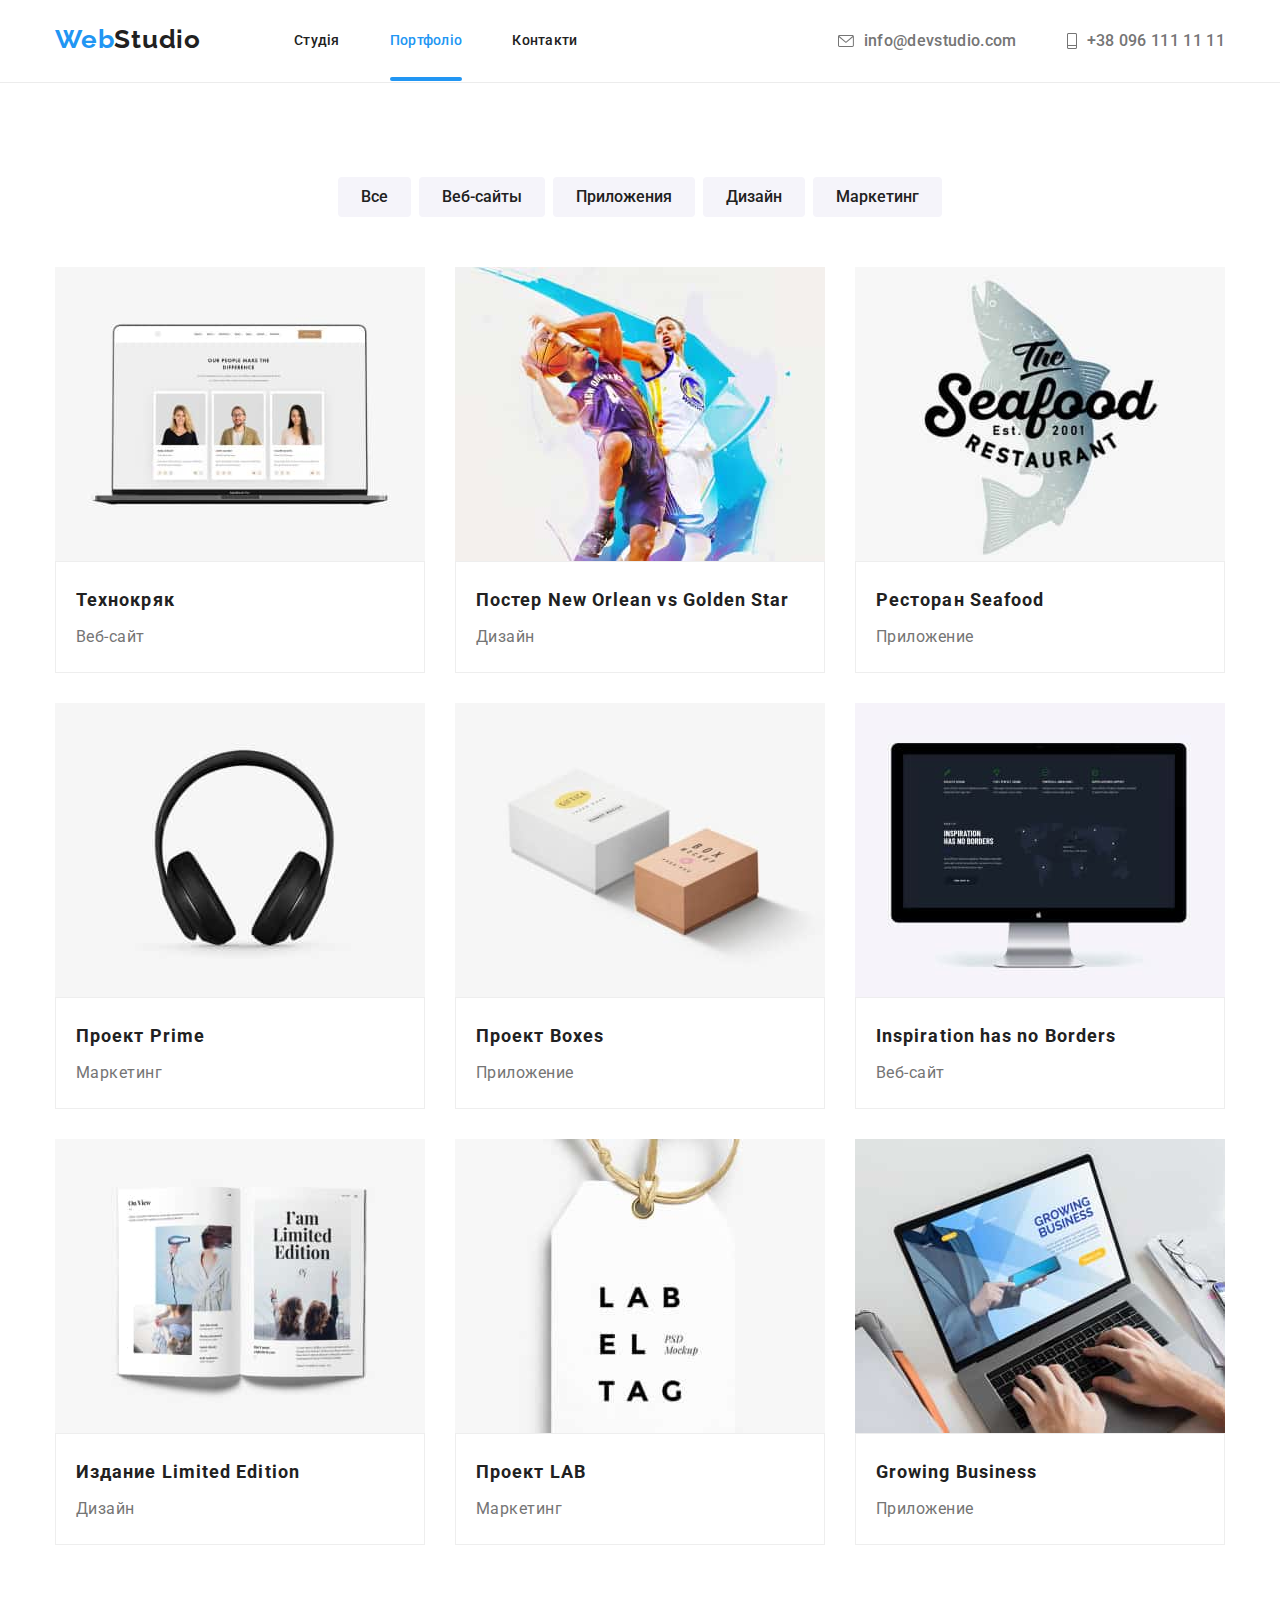
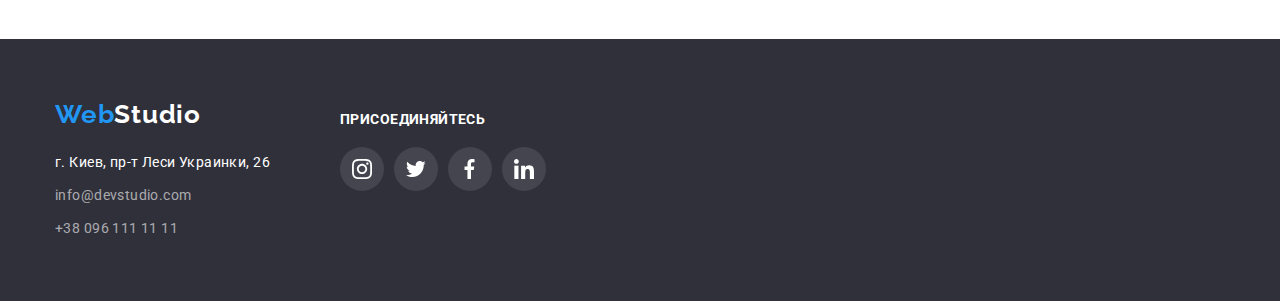
==== portfolio.html @ 181a66f5 "did changes" ====
<!DOCTYPE html>
<html lang="ru">
  <head>
    <meta charset="UTF-8" />
    <meta http-equiv="X-UA-Compatible" content="IE=edge" />
    <meta name="viewport" content="width=device-width, initial-scale=1.0" />
    <title>WebStudio</title>
    <link
      href="https://fonts.googleapis.com/css2?family=Mukta:wght@600&family=Raleway:wght@700&family=Roboto:wght@400;500;700;900&display=swap"
      rel="stylesheet"
    />
    <link
      rel="stylesheet"
      href="https://cdnjs.cloudflare.com/ajax/libs/modern-normalize/0.6.0/modern-normalize.min.css"
    />
    <link rel="stylesheet" href="./css/style.css" />
  </head>
  <body>
    <header class="page-header">
      <div class="container nav-container">
        <nav class="head-nav">
          <a class="logo link" href="./index.html"
            >Web<span class="logo-accent">Studio</span></a
          >
          <ul class="site-nav">
            <li>
              <a href="./index.html" class="link">Студія</a>
            </li>
            <li>
              <a href="./portfolio.html" class="current">Портфоліо</a>
            </li>
            <li>
              <a href="#" class="link">Контакти</a>
            </li>
          </ul>
        </nav>
        <ul class="contacts">
          <li>
            <a href="mailto:info@devstudio.com" class="mail">
              <svg class="mail-icon" width="16px" height="12px">
                <use href="./images/icons.svg#mail-icon"></use>
              </svg>
              info@devstudio.com</a
            >
          </li>
          <li>
            <a href="tel:+380961111111" class="tel">
              <svg class="phone-icon" width="10px" height="16px">
                <use href="./images/icons.svg#phone-icon"></use>
              </svg>
              +38 096 111 11 11</a
            >
          </li>
        </ul>
      </div>
    </header>
    <main>
      <h1 class="visually-hidden">Наши работы</h1>
      <section class="section">
        <div class="container">
          <h2 class="visually-hidden">Фильтр</h2>
          <ul class="buttons">
            <li>
              <button type="button" class="button secondary">Все</button>
            </li>
            <li>
              <button type="button" class="button secondary">Веб-сайты</button>
            </li>
            <li>
              <button type="button" class="button secondary">Приложения</button>
            </li>
            <li>
              <button type="button" class="button secondary">Дизайн</button>
            </li>
            <li>
              <button type="button" class="button secondary">Маркетинг</button>
            </li>
          </ul>
        </div>
        <div class="container">
          <h2 class="visually-hidden">Список карточек</h2>

          <ul class="cards">
            <li class="portfolio-item">
              <div class="portfolio-img"> 
                <img class="img-mo-gap" src="images/tekhno.jpg"
                width="370"
                height="294"
                alt="Фото сайта"
              />
              <div class="overlay">
                        <p class="text-overlay">Ресурс предлагает комплексные предложения с разным уровнем функционала и сервисов. Все это позволит посетителю получить исчерпывающие сведения о компании или частном лице.</p>
                    </div>
              </div> 
              <div class="bordercart">
                <h3 class="cart-title">Технокряк</h3>
                <p class="cart-text">Веб-сайт</p>
              </div>
            </li>

            <li class="portfolio-item">
              <div class="portfolio-img"> 
              <img
                src="images/poster.jpg"
                width="370"
                height="294"
                alt="Фото постера"
              />
              <div class="overlay">
                        <p class="text-overlay">Ресурс предлагает комплексные предложения с разным уровнем функционала и сервисов. Все это позволит посетителю получить исчерпывающие сведения о компании или частном лице.</p>
                    </div>
              </div> 
              <div class="bordercart">
                <h3 class="cart-title">Постер New Orlean vs Golden Star</h3>
                <p class="cart-text">Дизайн</p>
              </div>
            </li>
            
            <li class="portfolio-item">
              <div class="portfolio-img"> 
              <img
                src="images/seafood.jpg"
                width="370"
                height="294"
                alt="Фото приложения для ресторана"
              />
              <div class="overlay">
                        <p class="text-overlay">Ресурс предлагает комплексные предложения с разным уровнем функционала и сервисов. Все это позволит посетителю получить исчерпывающие сведения о компании или частном лице.</p>
              </div>
              </div>  
              <div class="bordercart">
                <h3 class="cart-title">Ресторан Seafood</h3>
                <p class="cart-text">Приложение</p>
              </div>
            </li>

            <li class="portfolio-item">
              <div class="portfolio-img">  
              <img
                src="images/prime.jpg"
                width="370"
                height="294"
                alt="Фото наушников"
              />
               <div class="overlay">
                        <p class="text-overlay">Ресурс предлагает комплексные предложения с разным уровнем функционала и сервисов. Все это позволит посетителю получить исчерпывающие сведения о компании или частном лице.</p>
              </div>
              </div>  
              <div class="bordercart">
                <h3 class="cart-title">Проект Prime</h3>
                <p class="cart-text">Маркетинг</p>
              </div>
            </li>

            <li class="portfolio-item">
              <div class="portfolio-img">  
              <img
                src="images/box.jpg"
                width="370"
                height="294"
                alt="Фото дизайна коробок"
              />
              <div class="overlay">
                        <p class="text-overlay">Ресурс предлагает комплексные предложения с разным уровнем функционала и сервисов. Все это позволит посетителю получить исчерпывающие сведения о компании или частном лице.</p>
              </div>
              </div>
              <div class="bordercart">
                <h3 class="cart-title">Проект Boxes</h3>
                <p class="cart-text">Приложение</p>
              </div>
            </li>

            <li class="portfolio-item">
              <div class="portfolio-img">  
              <img
                src="images/inspir.jpg"
                width="370"
                height="294"
                alt="Фото монитора"
              />
              <div class="overlay">
                        <p class="text-overlay">Ресурс предлагает комплексные предложения с разным уровнем функционала и сервисов. Все это позволит посетителю получить исчерпывающие сведения о компании или частном лице.</p>
              </div>
              </div>
              <div class="bordercart">
                <h3 class="cart-title">Inspiration has no Borders</h3>
                <p class="cart-text">Веб-сайт</p>
              </div>
            </li>

            <li class="portfolio-item">
              <div class="portfolio-img"> 
              <img
                src="images/la.jpg"
                width="370"
                height="294"
                alt="Фото книги"
              />
              <div class="overlay">
                        <p class="text-overlay">Ресурс предлагает комплексные предложения с разным уровнем функционала и сервисов. Все это позволит посетителю получить исчерпывающие сведения о компании или частном лице.</p>
              </div>
              </div>
              <div class="bordercart">
                <h3 class="cart-title">Издание Limited Edition</h3>
                <p class="cart-text">Дизайн</p>
              </div>
            </li>

            <li class="portfolio-item">
              <div class="portfolio-img"> 
              <img
                src="images/lab.jpg"
                width="370"
                height="294"
                alt="Фото бирки"
              />
              <div class="overlay">
                        <p class="text-overlay">Ресурс предлагает комплексные предложения с разным уровнем функционала и сервисов. Все это позволит посетителю получить исчерпывающие сведения о компании или частном лице.</p>
              </div>
              </div>
              <div class="bordercart">
                <h3 class="cart-title">Проект LAB</h3>
                <p class="cart-text">Маркетинг</p>
              </div>
            </li>

            <li class="portfolio-item">
              <div class="portfolio-img"> 
              <img
                src="images/growwing.jpg"
                width="370"
                height="294"
                alt="Фото ноутбука"
              />
              <div class="overlay">
                        <p class="text-overlay">Ресурс предлагает комплексные предложения с разным уровнем функционала и сервисов. Все это позволит посетителю получить исчерпывающие сведения о компании или частном лице.</p>
              </div>
              </div>
              <div class="bordercart">
                <h3 class="cart-title">Growing Business</h3>
                <p class="cart-text">Приложение</p>
              </div>
            </li>
          </ul>
        </div>
      </section>
    </main>
 <footer class="footer">
        <div class="container footer-container">
      <div class="footer-contacts">
        <a class="logo-link" href="./index.html"
          >Web<span class="logo-accent">Studio</span></a
        >
        <address class="address">
          <p>г. Киев, пр-т Леси Украинки, 26</p>
          <ul class="contacts-footer">
            <li>
              <a href="mailto:info@devstudio.com" class="mail-footer"
                >info@devstudio.com</a
              >
            </li>
            <li>
              <a href="tel:+380961111111" class="tel-footer">+38 096 111 11 11</a>
            </li>
          </ul>
        </address>
      </div>
      <div class="footer-social">
                <h2 class="footer-title">Присоединяйтесь</h2>
            <ul class="footer-links">
                <li class="footer-social-list"><a href="#" class="footer-social-link">
                    <svg class="footer-social-icon" width=20px height=20px>
                    <use href="./images/icons.svg#instagram"></use>
                </svg>
                    </a>
            </li>
                <li class="footer-social-list"><a href="#" class="footer-social-link"><svg class="footer-social-icon" width=20px height=20px>
                    <use href="./images/icons.svg#twitter"></use>
                </svg></a>
              </li>
                <li class="footer-social-list"><a href="#" class="footer-social-link"><svg class="footer-social-icon"width=20px height=20px>
                    <use href="./images/icons.svg#facebook"></use>
                </svg></a>
              </li>
                <li class="footer-social-list"><a href="#" class="footer-social-link"><svg class="footer-social-icon" width=20px height=20px>
                    <use href="./images/icons.svg#linkedin" ></use>
                </svg></a>
              </li>
            </ul>
         </div>
        </div>
       </div> 
    </footer>
     <script src="./js/modal.js"></script>
  </body>
</html>
---- css/style.css ----
:root {
  --primary-text-color: rgba(117, 117, 117, 1);
  --title-text-color: #212121;
  --accent-color: #2196f3;
  --primary-white-color: #ffffff;
  --primary-background-color: #ffffff;
  --secondary-background-color: #2f303a;
}

html {
  box-sizing: border-box;
}

*,
*::before,
*::after {
  box-sizing: inherit;
}
body {
  background-color: var(--primary-white-color);
  color: var(--primary-text-color);
  font-family: "Roboto", sans-serif;
  letter-spacing: 0.03em;
  margin: 0;
}
/* Утилиты */
ul {
  list-style: none;
  padding-left: 0px;
  margin-top: 0px;
  margin-bottom: 0px;
}
img {
  display: block;
  max-width: 100%;
  height: auto;
}

h1,
h2,
h3,
h4,
h5,
h6,
a,
p {
  margin-top: 0px;
  margin-bottom: 0px;
  margin-left: 0px;
  margin-right: 0px;
}

.main-nav {
  display: flex;
  align-items: center;
  margin-left: 0px;
  margin-right: 0px;
}

.container {
  width: 1200px;
  padding-left: 15px;
  padding-right: 15px;
  /* margin-left: auto;
  margin-right: auto; */
  margin: 0 auto;
}
.section {
  padding-top: 94px;
  padding-bottom: 94px;
}
.section-features {
  padding-top: 94px;
  padding-bottom: 0px;
}
.nav-container {
  display: flex;
  align-items: center;
}
.head-nav {
  display: flex;
  margin: 0px;
}
.head-nav .logo {
  padding-top: 24px;
  padding-bottom: 25px;
}
/* Logo */
.logo {
  font-family: "Raleway", sans-serif;
  font-style: normal;
  font-weight: 700;
  font-size: 26px;
  line-height: 1, 19;
  letter-spacing: 0.03em;
  color: #2196f3;
  text-decoration: none;
}
.logo-accent {
  color: #212121;
}
.logo-link {
  color: var(--accent-color);
}

/* Новигация */

.contacts {
  list-style: line-through;
  list-style: none;
  text-decoration: none;
  padding-left: 0px;
  margin-top: 0px;
  display: flex;
  margin-left: auto;
}

.site-nav {
  padding-left: 0px;
  margin-top: 0px;
  margin-bottom: 0px;
  display: flex;
  margin-left: 93px;
}
.site-nav li {
  margin-right: 50px;
}
.site-nav li:last-child {
  margin-right: 0px;
}
.site-nav a {
  display: block;
  text-decoration: none;
  color: var(--title-text-color);
  font-family: Roboto;
  font-weight: 500;
  font-size: 14px;
  line-height: 1.14;
  letter-spacing: 0.02em;
  padding-top: 32px;
  padding-bottom: 32px;
  position: relative;
  transition: color 250ms cubic-bezier(0.4, 0, 0.2, 1);
}
.site-nav:hover,
.site-nav:focus {
  color: var(--accent-color);
}

.site-nav .link:hover,
.site-nav .link:focus {
  color: var(--accent-color);
}
.site-nav .current {
  color: var(--accent-color);
}

.current::after {
  content: "";
  position: absolute;
  bottom: 0;
  left: 0;
  height: 4px;
  width: 100%;
  background-color: var(--accent-color);
  border-radius: 2px;
  display: block;
}
.contacts li {
  margin-right: 50px;
}
.contacts li:last-child {
  margin-right: 0px;
}
.contacts :hover,
.contacts:focus {
  color: var(--accent-color);
}

.section-title {
  color: var(--title-text-color);
  font-weight: 700;
  font-size: 36px;
  line-height: 1.16;
  width: 390px;
  margin-top: 0px;
  margin-bottom: 50px;
  text-align: center;
}
.section-title.centered {
  text-align: center;
}
.mail {
  margin-left: auto;
}

.mail + .tel {
  margin-left: 50px;
}
.mail,
.tel {
  font-weight: 500;
  line-height: 1.14;
  letter-spacing: 0.02em;
  text-decoration: none;
  color: var(--primary-text-color);
  padding-top: 32px;
  padding-bottom: 32px;
  display: flex;
  align-items: center;
  transition: color 250ms cubic-bezier(0.4, 0, 0.2, 1);
}

.mail:hover,
.mail:focus,
.tel:hover,
.tel:focus {
  color: var(--accent-color);
}

.mail-icon {
  display: block;
  width: 16px;
  height: 12px;
  fill: currentColor;
  margin-right: 10px;
  transition: fill 250ms cubic-bezier(0.4, 0, 0.2, 1);
}

.mail-icon:hover {
  fill: var(--accent-color);
}

.phone-icon {
  display: block;
  width: 10px;
  height: 16px;
  fill: currentColor;
  margin-right: 10px;
  transition: fill 250ms cubic-bezier(0.4, 0, 0.2, 1);
}

.phone-icon:hover {
  fill: var(--accent-color);
}

.page-header {
  border-bottom: 1px solid #ececec;
}
/* Главная */

.hero {
  background-color: #2f303a;
  text-align: center;
  width: 1600;
  padding-top: 200px;
  padding-bottom: 200px;
  background-image: linear-gradient(
      to right,
      rgba(47, 48, 58, 0.4),
      rgba(47, 48, 58, 0.4)
    ),
    url("../images/hero bg.jpg");
  background-repeat: no-repeat;
  background-position: center;
  background-size: 1600px;
}

.hero-title {
  color: #ffffff;
  text-transform: uppercase;
  font-weight: 900;
  font-size: 44px;
  line-height: 1.5;
  letter-spacing: 0.06em;
  width: 696px;
  height: 120px;
  margin-top: 0px;
  margin-bottom: 30px;
  margin-left: auto;
  margin-right: auto;
}

.button.primary {
  color: var(--primary-white-color);
  background-color: var(--accent-color);
  font-family: inherit;
  font-weight: 700;
  font-size: 16px;
  line-height: 1.87;
  letter-spacing: 0.06em;
  display: block;
  height: 50px;
  border-radius: 4px;
  padding-left: 32px;
  padding-right: 32px;
  padding-top: 10px;
  padding-bottom: 10px;
  margin-left: auto;
  margin-right: auto;
  cursor: pointer;
  border: 1px solid transparent;
  box-shadow: 0px 4px 4px rgba(0, 0, 0, 0.15);
  border-radius: 4px;
  transition: color 250ms cubic-bezier(0.4, 0, 0.2, 1),
    background-color 250ms cubic-bezier(0.4, 0, 0.2, 1);
}
.button.primary:hover,
.button.primary:focus {
  background-color: #188ce8;
}

.backdrop {
  position: fixed;
  top: 0;
  left: 0;
  width: 100%;
  height: 100%;
  background-color: rgba(0, 0, 0, 0.2);
  opacity: 1;
  transition: opacity 250ms cubic-bezier(0.4, 0, 0.2, 1),
    visibility 250ms cubic-bezier(0.4, 0, 0.2, 1);
}

.is-hidden {
  opacity: 0;
  visibility: hidden;
  pointer-events: none;
}

.backdrop.is-hidden .modal {
  transform: translate(-50%, -50%) scale(0.5);
  opacity: 0;
}

.modal {
  position: absolute;
  top: 50%;
  left: 50%;
  transform: translate(-50%, -50%) scale(1);
  width: 528px;
  height: 581px;
  background: #ffffff;
  box-shadow: 0px 1px 3px rgba(0, 0, 0, 0.12), 0px 1px 1px rgba(0, 0, 0, 0.14),
    0px 2px 1px rgba(0, 0, 0, 0.2);
  border-radius: 4px;
  opacity: 1;
  transition: transform 250ms cubic-bezier(0.4, 0, 0.2, 1),
    opacity 250ms cubic-bezier(0.4, 0, 0.2, 1);
}

.close-button {
  position: absolute;
  top: 8px;
  right: 8px;
  display: flex;
  width: 30px;
  height: 30px;
  align-items: center;
  justify-content: center;
  border-radius: 50%;
  background-color: var(--primary-background-color);
  border: 1px solid var(--primary-text-color);
  cursor: pointer;
}

.close {
  stroke: var(--primary-text-color);
}

.form {
  padding: 20px;
  margin: 20px;
}

.form-field {
  display: block;
  position: relative;
  margin-bottom: 28px;
  width: 448px;
  outline: none;
  font-size: 14px;
  transition: fill 250ms cubic-bezier(0.4, 0, 0.2, 1);
}
.form-input {
  width: 448px;
  padding: 10px 10px 10px 42px;
  font-size: 16px;
  border: 1px solid rgba(33, 33, 33, 0.2);
  border-radius: 4px;
  outline: none;
  transition: border-color 250ms cubic-bezier(0.4, 0, 0.2, 1);
}

textarea {
  height: 120px;
  resize: none;
}

.form-title {
  font-weight: bold;
  font-size: 20px;
  line-height: 1.15;
  text-align: center;
  letter-spacing: 0.03em;
  margin-bottom: 30px;
  color: var(--title-text-color);
}

.form-input-span {
  position: relative;
}
.icon-modal {
  position: absolute;
  top: 0;
  left: 0;
  transform: translatex(50%);
}

.form-label {
  position: absolute;
  top: -17px;
  left: 0;
  font-size: 12px;
  line-height: 1.17;
  letter-spacing: 0.01em;
  color: #757575;
}

.form-input-area {
  width: 448px;
  padding: 12px 11px 16px;
  border-radius: 4px;
  border: 1px solid rgba(33, 33, 33, 0.2);
  transition: border-color 250ms cubic-bezier(0.4, 0, 0.2, 1);
}

.form-field:focus-within {
  fill: var(--accent-color);
  outline: none;
}

.form-input:focus-within {
  border-color: var(--accent-color);
  border-radius: 4px;
}

.form-input-area:focus {
  border-color: var(--accent-color);
  border-radius: 4px;
  outline: none;
}

.checkbox {
  position: absolute;
  width: 1px;
  height: 1px;
  margin: -1px;
  border: 0;
  padding: 0;
  white-space: nowrap;
  clip-path: inset(100%);
  clip: rect(0 0 0 0);
  overflow: hidden;
}

.agree {
  position: relative;
  padding-left: 24px;
  margin-bottom: 30px;
  display: flex;
  align-items: center;
  margin-left: 14px;
  margin-right: 11px;
}

.comment {
  height: 120px;
  margin-bottom: 20px;
}

.check {
  position: absolute;
  left: 0;
  width: 16px;
  height: 15px;
  display: flex;
  align-items: center;
  border: 2px solid rgba(33, 33, 33, 1);
  border-radius: 2px;
  transition: border 250ms cubic-bezier(0.4, 0, 0.2, 1),
    background-color 250ms cubic-bezier(0.4, 0, 0.2, 1);
}

.checkbox:checked + .check {
  background-color: var(--accent-color);
  border: 2px solid var(--accent-color);
}

.modal-link {
  color: var(--accent-color);
  text-decoration: underline;
}

.submit {
  width: 200px;
  height: 50px;
  background-color: var(--accent-color);
  color: var(--primary-white-color);
  box-shadow: 0px 4px 4px rgba(0, 0, 0, 0.15);
  border: transparent;
  border-radius: 4px;
  cursor: pointer;
  padding: 10px 55px;
  font-weight: 700;
  font-size: 16px;
  line-height: 1.88;
  letter-spacing: 0.06em;
}

.button-submit {
  text-align: center;
}

/* Преимущества */
.visually-hidden {
  position: absolute;
  width: 1px;
  height: 1px;
  margin: -1px;
  border: 0;
  padding: 0;

  white-space: nowrap;
  clip-path: inset(100%);
  clip: rect(0 0 0 0);
  overflow: hidden;
}
.features {
  padding: 0px;
  margin: 0px;
  display: flex;
}
.features li {
  margin-right: 30px;
}
.features li:last-child {
  margin-right: 0px;
}
.features-title {
  color: var(--title-text-color);
  text-transform: uppercase;
  font-weight: 700;
  font-size: 14px;
  line-height: 1.14;
  margin-bottom: 10px;
}
.features-text {
  font-weight: 400;
  font-size: 14px;
  line-height: 1.71;
  margin-top: 0px;
  margin-bottom: 0px;
}
.features-icons {
  display: flex;
  width: 270px;
  height: 120px;
  background: #f5f4fa;
  border-radius: 4px;
  margin-bottom: 30px;
  justify-content: center;
  align-items: center;
}

.section-title.centered {
  margin-left: auto;
  margin-right: auto;
}
.carts {
  display: flex;
}
.carts li {
  margin-right: 30px;
}
.carts li:last-child {
  margin-right: 0px;
}

.carts-item {
  position: relative;
}

.carts-overlay {
  position: absolute;
  bottom: 7px;
  left: 0;
  width: 370px;
  height: 70px;
  display: flex;
  align-items: center;
  justify-content: center;
  text-align: center;
  text-transform: uppercase;
  font-weight: bold;
  line-height: 1.17;
  background-color: rgba(47, 48, 58, 0.8);
  color: var(--primary-white-color);
}
/* Команда */
.team {
  background-color: #f5f4fa;
}

.team-list .title {
  color: var(--title-text-color);
  font-weight: 500;
  font-size: 16px;
  line-height: 1.19;
  margin-bottom: 10px;
}
.team-list {
  display: flex;
}
.team-list-item {
  background-color: var(--primary-background-color);
  box-shadow: 0px 1px 3px rgba(0, 0, 0, 0.12), 0px 1px 1px rgba(0, 0, 0, 0.14),
    0px 2px 1px rgba(0, 0, 0, 0.2);
  border-radius: 0px 0px 4px 4px;
}

.team-list-item:not(:last-child) {
  margin-right: 30px;
}
.team-text {
  font-weight: 400;
  font-size: 16px;
  line-height: 1.19;
  margin-top: 0px;
}
.teampeople {
  padding-top: 30px;
  padding-bottom: 30px;
  text-align: center;
}
.team-social-link {
  list-style-type: none;
  width: 44px;
  height: 44px;
  display: flex;
  margin: 0 auto;
}

.social-link {
  fill: #afb1b8;
  transition: fill 250ms cubic-bezier(0.4, 0, 0.2, 1),
    background-color 250ms cubic-bezier(0.4, 0, 0.2, 1),
    border-radius 250ms cubic-bezier(0.4, 0, 0.2, 1);
}

.social-link:focus,
.social-link:hover {
  background-color: var(--accent-color);
  fill: var(--primary-white-color);
  border-radius: 50%;
}

.social-list {
  display: flex;
  padding-inline-start: 0;
  margin: 16px 32px 0 32px;
}

.team-social-icon {
  padding: 12px;
  width: 100%;
  height: 100%;
}

.team-social-link + .team-social-link {
  margin-left: 10px;
}

/* Клієнти */
.clients {
  display: flex;
}

.clients-list {
  display: flex;
  width: 170px;
  height: 92px;
  list-style-type: none;
  align-items: center;
  justify-content: center;
}

.clients-list + .clients-list {
  margin-left: 30px;
}

.clients-link {
  width: 100%;
  height: 100%;
  padding: 16px 32px;
  border: 1px solid #afb1b8;
  border-radius: 4px;
  display: flex;
  align-items: center;
  justify-content: center;
  transition: fill 250ms cubic-bezier(0.4, 0, 0.2, 1),
    border 250ms cubic-bezier(0.4, 0, 0.2, 1);
}
.clients-icon {
  width: 106px;
  height: 60px;
  fill: #afb1b8;
  transition: fill 250ms cubic-bezier(0.4, 0, 0.2, 1);
}
.clients-link:hover,
.clients-link:focus {
  fill: var(--accent-color);
  border: 1px solid var(--accent-color);
  border-radius: 4px;
}

.clients-link:hover .clients-icon {
  fill: var(--accent-color);
}
.clients-link:focus .clients-icon {
  fill: var(--accent-color);
}
/* Подвал */
.footer {
  background-color: #2f303a;
  list-style: line-through;
  color: rgba(255, 255, 255, 1);
  font-family: Roboto;
  font-weight: 400;
  font-size: 14px;
  line-height: 1.71;
  letter-spacing: 0.03em;
  padding-top: 60px;
  padding-bottom: 60px;
}
.footer:hover .footer:focus {
  color: var(--accent-color);
}
.footer .link {
  color: rgba(255, 255, 255, 0.6);
  list-style: line-through;
  text-decoration: none;
  font-weight: 400;
  font-size: 14px;
  line-height: 1.71;
  letter-spacing: 0.03em;
}
.footer .link:hover .footer .link:focus {
  color: var(--accent-color);
}
.footer .logo-accent {
  color: var(--primary-white-color);
  list-style: line-through;
  font-family: "Raleway", sans-serif;
  font-style: normal;
  font-weight: 700;
  font-size: 26px;
  line-height: 1.19;
  letter-spacing: 0.03em;
  margin-top: 60px;
}
.footer .logo-link {
  color: var(--accent-color);
  font-family: "Raleway", sans-serif;
  text-decoration: none;
  font-style: normal;
  font-weight: 700;
  font-size: 26px;
  line-height: 1.19;
  letter-spacing: 0.03em;
  margin-top: 60px;
}
address {
  font-style: normal;
}
address p {
  margin-top: 20px;
  margin-bottom: 9px;
}
.contacts-footer {
  list-style: line-through;
  list-style: none;
  text-decoration: none;
  padding-left: 0px;
  margin-top: 0px;
}
.contacts-footer li:first-child {
  margin-bottom: 9px;
}
.footer-title {
  color: var(--primary-white-color);
  font-size: 14px;
  line-height: 1.17;
  letter-spacing: 0.03em;
  text-transform: uppercase;
  margin-bottom: 20px;
  margin-top: 12px;
}

.footer-container {
  display: flex;
  align-items: flex-start;
}

.footer-contacts {
  margin-right: 70px;
}

.footer-form {
  margin-left: 93px;
}

.footer-form-input {
  width: 358px;
  height: 50px;
  border-radius: 4px;
  padding: 15px 16px;
  background-color: transparent;
  border: 1px solid rgba(255, 255, 255, 0.3);
  color: rgba(255, 255, 255, 0.6);
  transition: border 250ms cubic-bezier(0.4, 0, 0.2, 1);
}

.footer-form-input:focus-within {
  outline: none;
  border: 1px solid var(--accent-color);
}

.footer-submit {
  width: 200px;
  height: 50px;
  background-color: var(--accent-color);
  color: var(--white-color);
  box-shadow: 0px 4px 4px rgba(0, 0, 0, 0.15);
  border: transparent;
  border-radius: 4px;
  cursor: pointer;
  padding: 10px 28px 10px 29px;
  font-weight: 700;
  font-size: 16px;
  line-height: 1.88;
  letter-spacing: 0.06em;
  display: inline-flex;
  align-items: center;
  text-align: center;
  margin-left: 12px;
}

.footer-send {
  margin-left: 10px;
}

/* Портфолио */

/* Кнопки */
.buttons {
  display: flex;
  text-align: center;
  justify-content: center;
  margin-bottom: 50px;
}
.buttons li {
  margin-right: 8px;
}
.buttons li:last-child {
  margin-right: 0px;
}
.button.secondary {
  color: var(--title-text-color);
  background-color: #f5f4fa;
  font-family: inherit;
  font-weight: 500;
  font-size: 16px;
  line-height: 1.62;
  text-align: center;
  display: inline-block;
  border-radius: 4px;
  border: 1px solid transparent;
  padding-left: 22px;
  padding-right: 22px;
  padding-top: 6px;
  padding-bottom: 6px;
  transition: color 250ms cubic-bezier(0.4, 0, 0.2, 1),
    background-color 250ms cubic-bezier(0.4, 0, 0.2, 1),
    box-shadow 250ms cubic-bezier(0.4, 0, 0.2, 1);
}
.button.secondary:hover,
.button.secondary:focus {
  background-color: var(--accent-color);
  color: var(--primary-white-color);
  box-shadow: 0px 3px 1px rgba(0, 0, 0, 0.1), 0px 1px 2px rgba(0, 0, 0, 0.08),
    0px 2px 2px rgba(0, 0, 0, 0.12);
}
/* Карточки */
.cards {
  padding: 0;
  margin: 0;
  display: flex;
  flex-wrap: wrap;
  margin-top: -30px;
  margin-left: -30px;
  /* justify-content: space-between; */
}
.cards .portfolio-item {
  flex-basis: calc(100% / 3 -30px);
  margin-left: 30px;
  margin-top: 30px;
}
.portfolio-item:hover {
  box-shadow: 0px 1px 1px rgba(0, 0, 0, 0.12), 0px 4px 4px rgba(0, 0, 0, 0.06),
    1px 4px 6px rgba(0, 0, 0, 0.16);
  cursor: pointer;
  transition: transform 250ms cubic-bezier(0.4, 0, 0.2, 1);
}
.cart-title {
  color: var(--title-text-color);
  font-weight: 700;
  font-size: 18px;
  line-height: 2;
  letter-spacing: 0.06em;
  margin-bottom: 4px;
}
.cart-text {
  font-weight: 400;
  font-size: 16px;
  line-height: 1.87;
  margin-top: 0px;
}
.bordercart {
  border: 1px solid #eeeeee;
  width: 370px;
  padding-left: 20px;
  padding-right: 20px;
  padding-top: 20px;
  padding-bottom: 20px;
}

.portfolio-img {
  position: relative;
  overflow: hidden;
}

.overlay {
  position: absolute;
  bottom: 0;
  left: 0;
  transform: translateY(101%);
  width: 370px;
  height: 294px;
  display: flex;
  justify-content: center;
  align-items: center;
  background-color: rgba(33, 150, 243, 0.9);
  transition: transform 250ms cubic-bezier(0.4, 0, 0.2, 1);
}

.text-overlay {
  color: var(--primary-white-color);
  padding: 63px 24px;
  line-height: 1.56;
  font-size: 18px;
}

.portfolio-item:hover .overlay,
.portfolio-item:focus .overlay {
  position: absolute;
  top: 0;
  left: 0;
  width: 370px;
  height: 294px;
  background-color: rgba(33, 150, 243, 0.9);
  padding: 63px 24px;
  color: var(--primary-white-color);
  transform: translateY(0%);
}

.mail-footer,
.tel-footer {
  font-style: normal;
  text-decoration: none;
  line-height: 1.71;
  letter-spacing: 0.03em;
  color: rgba(255, 255, 255, 0.6);
  transition: fill 250ms cubic-bezier(0.4, 0, 0.2, 1);
}

.mail-footer:hover,
.mail-footer:focus,
.tel-footer:hover,
.tel-footer:focus {
  color: var(--accent-color);
}
.addrres p:hover,
.addrres p:focus {
  color: var(--accent-color);
}

.footer-links {
  display: flex;
}

.footer-social-list {
  list-style-type: none;
  width: 44px;
  height: 44px;
}

.footer-social-link {
  display: flex;
  align-items: center;
  justify-content: center;
  width: 100%;
  height: 100%;
  border-radius: 50%;
  background-color: rgba(255, 255, 255, 0.1);
  transition: fill 250ms cubic-bezier(0.4, 0, 0.2, 1),
    background-color 250ms cubic-bezier(0.4, 0, 0.2, 1);
}

.footer-social-list + .footer-social-list {
  margin-left: 10px;
}

.footer-social-icon {
  width: 20px;
  height: 20px;
  fill: var(--primary-white-color);
}

.footer-social-link:focus,
.footer-social-link:hover {
  background-color: var(--accent-color);
  fill: var(--primary-white-color);
  border-radius: 50%;
}
.footer-container {
  display: flex;
  align-items: flex-start;
}

.footer-contacts {
  margin-right: 70px;
}
.footer-title {
  color: var(--primary-white-color);
  font-size: 14px;
  line-height: 1.17;
  letter-spacing: 0.03em;
  text-transform: uppercase;
  margin-bottom: 20px;
  margin-top: 12px;
}
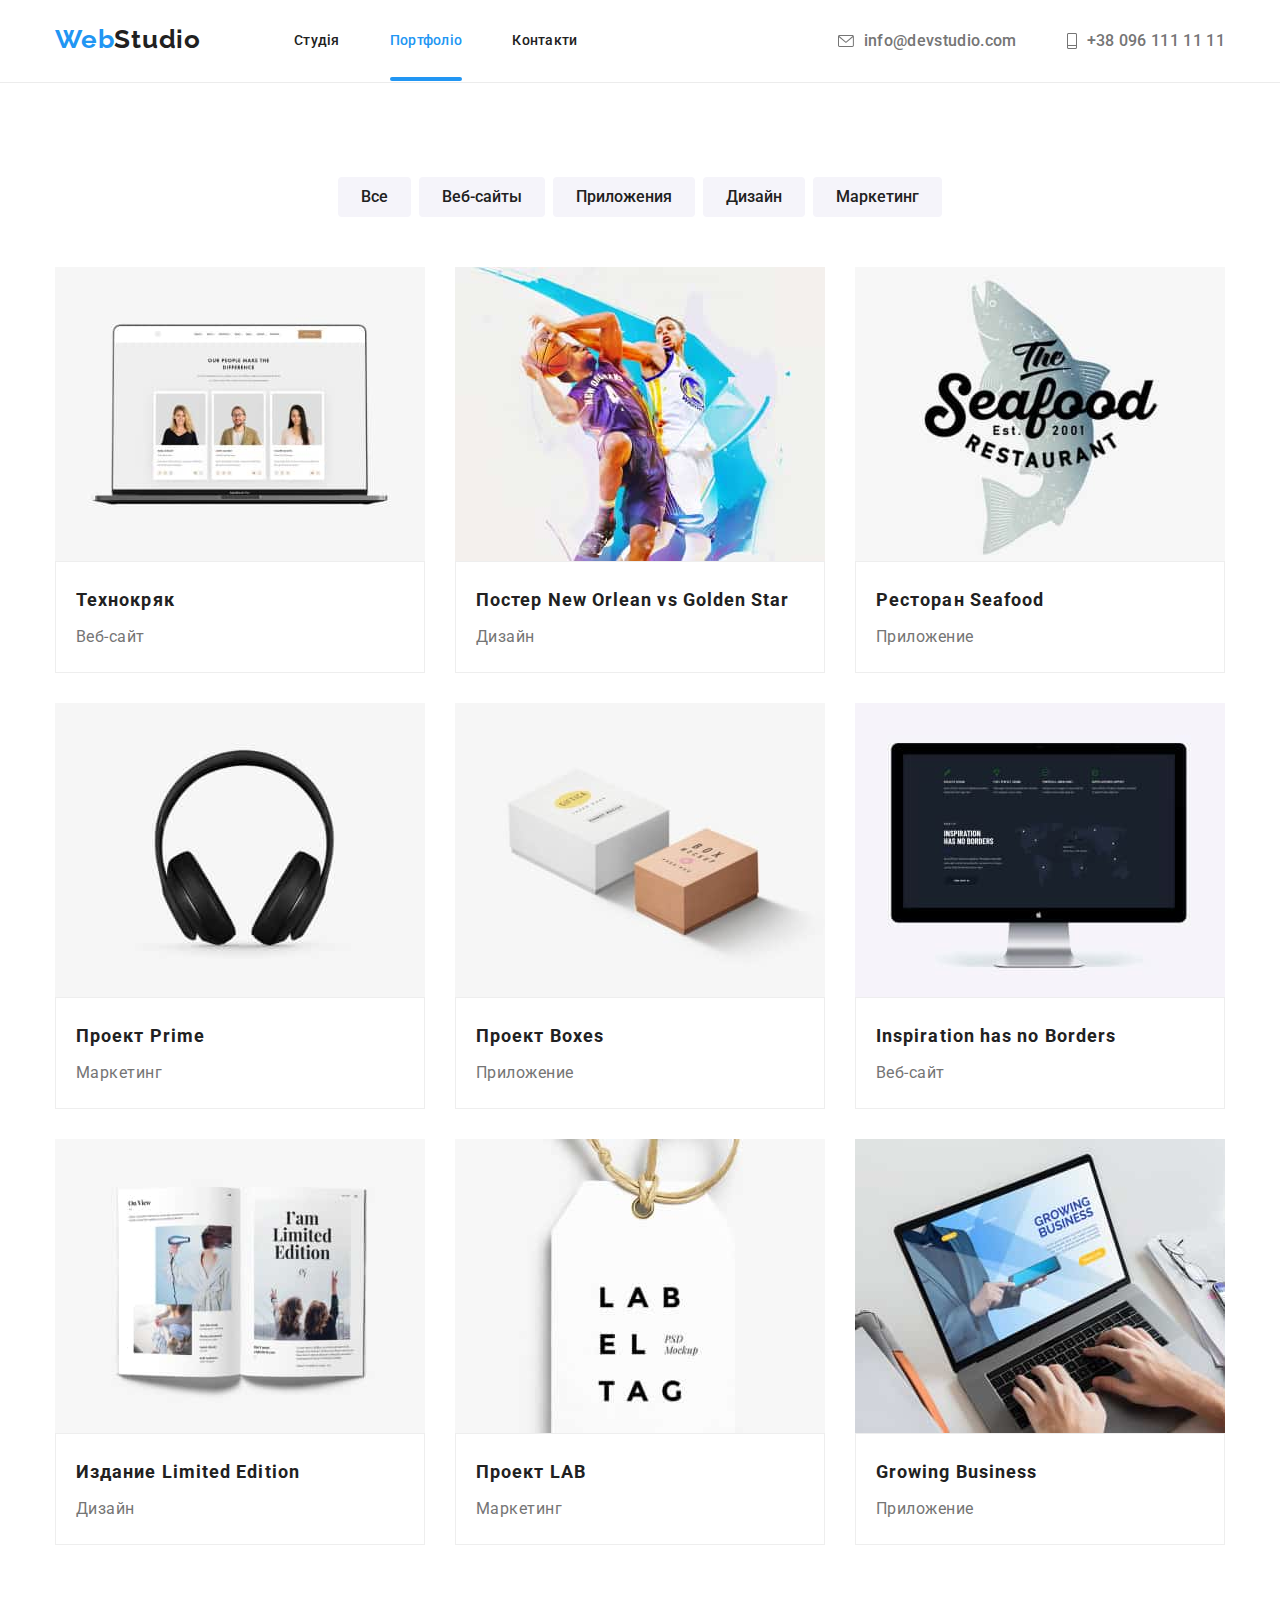
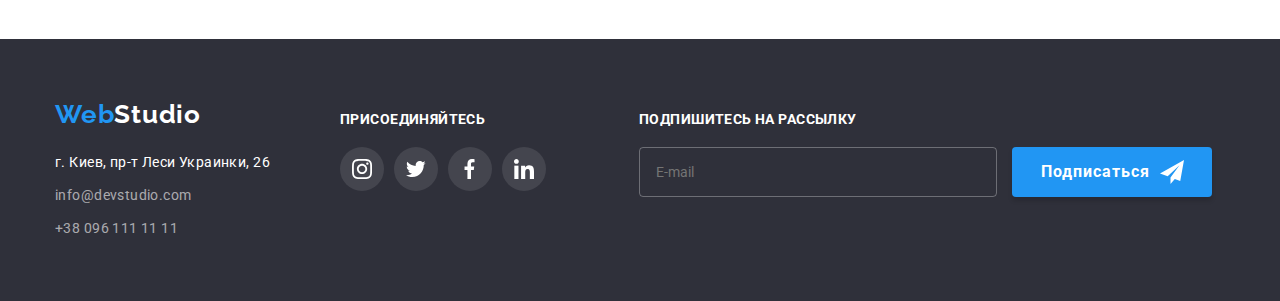
==== commit a35f60b5: "changes made" ====
--- a/portfolio.html
+++ b/portfolio.html
@@ -288,9 +288,23 @@
               </li>
             </ul>
          </div>
+          <div class="footer-form">
+                <h2 class="footer-title">Подпишитесь на рассылку</h2>
+                <form autocomplete="off">
+                    <label class="footer-form-field">
+                        <input type="email" class="footer-form-input" name="email" placeholder="E-mail">
+                    </label>
+                    <button type="submit" class="footer-submit">Подписаться
+                        <svg class="footer-send" width=24px height=24px>
+                            <use href="./images/icons.svg#send"></use>
+                        </svg>
+                    </button>
+                </form>
+            </div>
         </div>
        </div> 
     </footer>
+    <!-- JS -->
      <script src="./js/modal.js"></script>
   </body>
 </html>
--- a/css/style.css
+++ b/css/style.css
@@ -5,6 +5,7 @@
   --primary-white-color: #ffffff;
   --primary-background-color: #ffffff;
   --secondary-background-color: #2f303a;
+  --colorforborder: rgba(0, 0, 0, 0.1);
 }
 
 html {
@@ -360,12 +361,17 @@
   justify-content: center;
   border-radius: 50%;
   background-color: var(--primary-background-color);
-  border: 1px solid var(--primary-text-color);
+  border: 1px solid var(--colorforborder);
   cursor: pointer;
 }
 
 .close {
-  stroke: var(--primary-text-color);
+  fill: var(--primary-text-color);
+}
+
+.close:focus,
+.close:hover {
+  fill: var(--accent-color);
 }
 
 .form {
@@ -413,7 +419,7 @@
 .icon-modal {
   position: absolute;
   top: 0;
-  left: 0;
+  left: 11px;
   transform: translatex(50%);
 }
 
@@ -451,6 +457,10 @@
   outline: none;
 }
 
+.form-input:hover + .icon-modal,
+.form-input:active + .icon-modal {
+  fill: var(--accent-color);
+}
 .checkbox {
   position: absolute;
   width: 1px;
@@ -815,7 +825,7 @@
 .footer-contacts {
   margin-right: 70px;
 }
-
+/* Форма реєстраціі */
 .footer-form {
   margin-left: 93px;
 }
